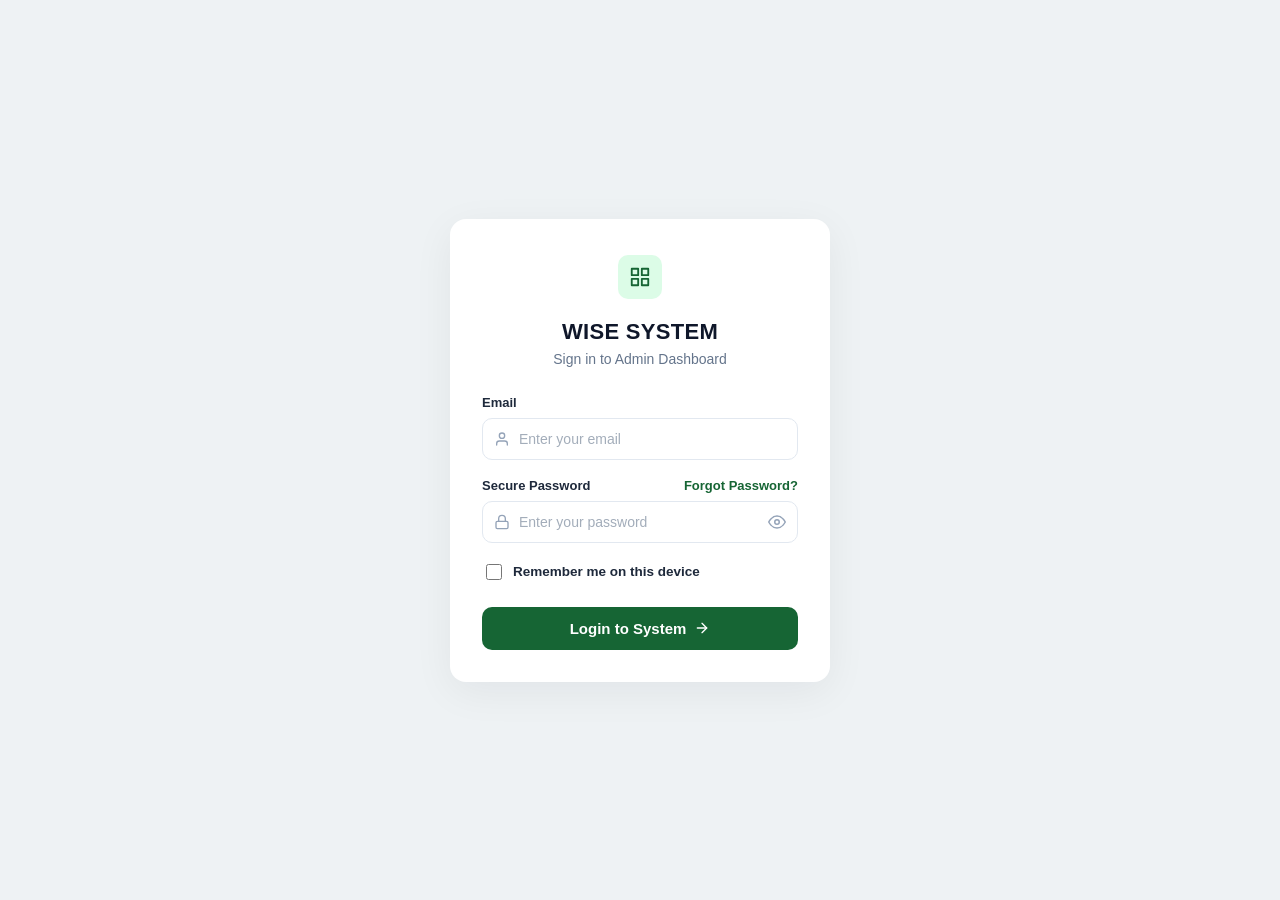
==== index.html @ 683d4e73 "improved" ====
<!DOCTYPE html>
<html lang="en">
<head>
<meta charset="UTF-8">
<title>WISE SYSTEM — Admin Login</title>
<link rel="stylesheet" href="assets/css/login.css">
</head>
<body>
 
<div class="card">
  <div class="icon">
    <svg viewBox="0 0 24 24" fill="none" stroke="#166534" stroke-width="2" stroke-linecap="round" stroke-linejoin="round">
      <rect x="3" y="3" width="7" height="7"></rect>
      <rect x="14" y="3" width="7" height="7"></rect>
      <rect x="3" y="14" width="7" height="7"></rect>
      <rect x="14" y="14" width="7" height="7"></rect>
    </svg>
  </div>
 
  <h1>WISE SYSTEM</h1>
  <p class="subtitle">Sign in to Admin Dashboard</p>
 
  <form id="login-form">
    <div class="field">
      <label for="admin-id">Email</label>
      <div class="input-wrap">
        <svg class="left-icon" viewBox="0 0 24 24" fill="none" stroke="currentColor" stroke-width="2" stroke-linecap="round" stroke-linejoin="round">
          <path d="M20 21v-2a4 4 0 0 0-4-4H8a4 4 0 0 0-4 4v2"></path>
          <circle cx="12" cy="7" r="4"></circle>
        </svg>
        <input id="admin-id" type="email" placeholder="Enter your email">
      </div>
    </div>
 
    <div class="field">
      <div class="field-row">
        <label for="password" style="margin-bottom:0;">Secure Password</label>
        <a href="#" class="forgot">Forgot Password?</a>
      </div>
      <div class="input-wrap">
        <svg class="left-icon" viewBox="0 0 24 24" fill="none" stroke="currentColor" stroke-width="2" stroke-linecap="round" stroke-linejoin="round">
          <rect x="3" y="11" width="18" height="11" rx="2"></rect>
          <path d="M7 11V7a5 5 0 0 1 10 0v4"></path>
        </svg>
        <input id="password" type="password" placeholder="Enter your password">
        <button type="button" class="toggle-eye" onclick="togglePassword()">
          <svg id="eye-icon" viewBox="0 0 24 24" fill="none" stroke="currentColor" stroke-width="2" stroke-linecap="round" stroke-linejoin="round">
            <path d="M1 12s4-8 11-8 11 8 11 8-4 8-11 8-11-8-11-8z"></path>
            <circle cx="12" cy="12" r="3"></circle>
          </svg>
        </button>
      </div>
    </div>
 
    <label class="remember">
      <input type="checkbox">
      Remember me on this device
    </label>
 
    <button type="submit" class="submit">
      Login to System
      <svg viewBox="0 0 24 24" fill="none" stroke="currentColor" stroke-width="2" stroke-linecap="round" stroke-linejoin="round">
        <line x1="5" y1="12" x2="19" y2="12"></line>
        <polyline points="12 5 19 12 12 19"></polyline>
      </svg>
    </button>
  </form>
</div>
 
<!-- Shared core modules -->
<script src="assets/js/core/config.js"></script>
<script src="assets/js/core/dom.js"></script>
<!-- Page entry point -->
<script src="assets/js/pages/login.js"></script>

</body>
</html>
---- assets/css/login.css ----
:root{
    --green-dark:#166534;
    --green-darker:#0f4c26;
    --text-main:#1e293b;
    --text-muted:#64748b;
    --border:#e2e8f0;
    --bg-page:#eef2f4;
  }
 
  *{box-sizing:border-box;}
 
  body{
    margin:0;
    min-height:100vh;
    display:flex;
    align-items:center;
    justify-content:center;
    background:var(--bg-page);
    font-family:-apple-system, BlinkMacSystemFont, "Segoe UI", Roboto, Helvetica, Arial, sans-serif;
  }
 
  .card{
    width:380px;
    background:#fff;
    border-radius:16px;
    padding:36px 32px 32px;
    box-shadow:0 10px 40px rgba(15,23,42,0.06);
  }
 
  .icon{
    width:44px;
    height:44px;
    margin:0 auto 20px;
    background:#dcfce7;
    border-radius:10px;
    display:flex;
    align-items:center;
    justify-content:center;
  }
 
  .icon svg{
    width:22px;
    height:22px;
  }
 
  h1{
    text-align:center;
    font-size:22px;
    font-weight:800;
    color:#0f172a;
    margin:0 0 6px;
    letter-spacing:0.3px;
  }
 
  .subtitle{
    text-align:center;
    color:var(--text-muted);
    font-size:14px;
    margin:0 0 28px;
  }
 
  label{
    display:block;
    font-size:13px;
    font-weight:600;
    color:var(--text-main);
    margin-bottom:8px;
  }
 
  .field{
    margin-bottom:18px;
  }
 
  .field-row{
    display:flex;
    align-items:center;
    justify-content:space-between;
    margin-bottom:8px;
  }
 
  .forgot{
    font-size:13px;
    color:var(--green-dark);
    text-decoration:none;
    font-weight:600;
  }
 
  .input-wrap{
    position:relative;
  }
 
  .input-wrap svg.left-icon{
    position:absolute;
    left:12px;
    top:50%;
    transform:translateY(-50%);
    width:16px;
    height:16px;
    color:#94a3b8;
  }
 
  .input-wrap input{
    width:100%;
    padding:12px 12px 12px 36px;
    border:1px solid var(--border);
    border-radius:10px;
    font-size:14px;
    color:var(--text-main);
    outline:none;
    transition:border-color .15s ease, box-shadow .15s ease;
  }
 
  .input-wrap input:focus{
    border-color:var(--green-dark);
    box-shadow:0 0 0 3px rgba(22,101,52,0.12);
  }
 
  .input-wrap input::placeholder{
    color:#a3adba;
  }
 
  .toggle-eye{
    position:absolute;
    right:12px;
    top:50%;
    transform:translateY(-50%);
    background:none;
    border:none;
    cursor:pointer;
    color:#94a3b8;
    display:flex;
    padding:0;
  }
 
  .toggle-eye svg{
    width:18px;
    height:18px;
  }
 
  .remember{
    display:flex;
    align-items:center;
    gap:8px;
    margin:6px 0 24px;
    font-size:13.5px;
    color:var(--text-main);
  }
 
  .remember input{
    width:16px;
    height:16px;
    accent-color:var(--green-dark);
  }
 
  button.submit{
    width:100%;
    padding:13px;
    background:var(--green-dark);
    color:#fff;
    border:none;
    border-radius:10px;
    font-size:15px;
    font-weight:700;
    cursor:pointer;
    display:flex;
    align-items:center;
    justify-content:center;
    gap:8px;
    transition:background .15s ease;
  }
 
  button.submit:hover{
    background:var(--green-darker);
  }
 
  button.submit svg{
    width:16px;
    height:16px;
  }
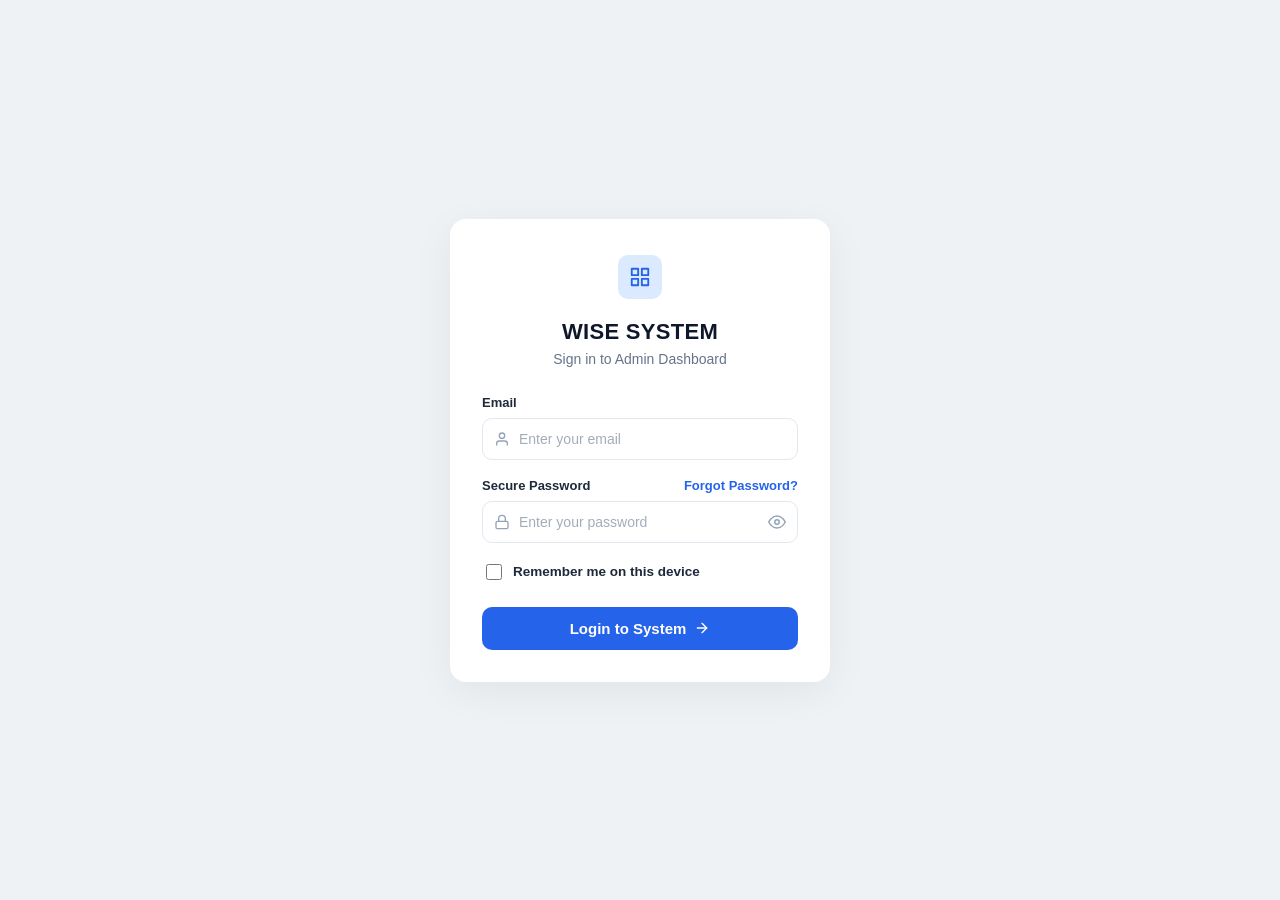
==== commit 9f21f761: "deployment test" ====
--- a/index.html
+++ b/index.html
@@ -10,7 +10,7 @@
  
 <div class="card">
   <div class="icon">
-    <svg viewBox="0 0 24 24" fill="none" stroke="#166534" stroke-width="2" stroke-linecap="round" stroke-linejoin="round">
+    <svg viewBox="0 0 24 24" fill="none" stroke="#2563eb" stroke-width="2" stroke-linecap="round" stroke-linejoin="round">
       <rect x="3" y="3" width="7" height="7"></rect>
       <rect x="14" y="3" width="7" height="7"></rect>
       <rect x="3" y="14" width="7" height="7"></rect>
--- a/assets/css/login.css
+++ b/assets/css/login.css
@@ -1,6 +1,6 @@
-:root{
-    --green-dark:#166534;
-    --green-darker:#0f4c26;
+  :root{
+    --blue:#2563eb;
+    --blue-dark:#1d4ed8;
     --text-main:#1e293b;
     --text-muted:#64748b;
     --border:#e2e8f0;
@@ -31,7 +31,7 @@
     width:44px;
     height:44px;
     margin:0 auto 20px;
-    background:#dcfce7;
+    background:#dbeafe;
     border-radius:10px;
     display:flex;
     align-items:center;
@@ -80,7 +80,7 @@
  
   .forgot{
     font-size:13px;
-    color:var(--green-dark);
+    color:var(--blue);
     text-decoration:none;
     font-weight:600;
   }
@@ -111,8 +111,8 @@
   }
  
   .input-wrap input:focus{
-    border-color:var(--green-dark);
-    box-shadow:0 0 0 3px rgba(22,101,52,0.12);
+    border-color:var(--blue);
+    box-shadow:0 0 0 3px rgba(37,99,235,0.12);
   }
  
   .input-wrap input::placeholder{
@@ -149,13 +149,13 @@
   .remember input{
     width:16px;
     height:16px;
-    accent-color:var(--green-dark);
+    accent-color:var(--blue);
   }
  
   button.submit{
     width:100%;
     padding:13px;
-    background:var(--green-dark);
+    background:var(--blue);
     color:#fff;
     border:none;
     border-radius:10px;
@@ -170,7 +170,7 @@
   }
  
   button.submit:hover{
-    background:var(--green-darker);
+    background:var(--blue-dark);
   }
  
   button.submit svg{
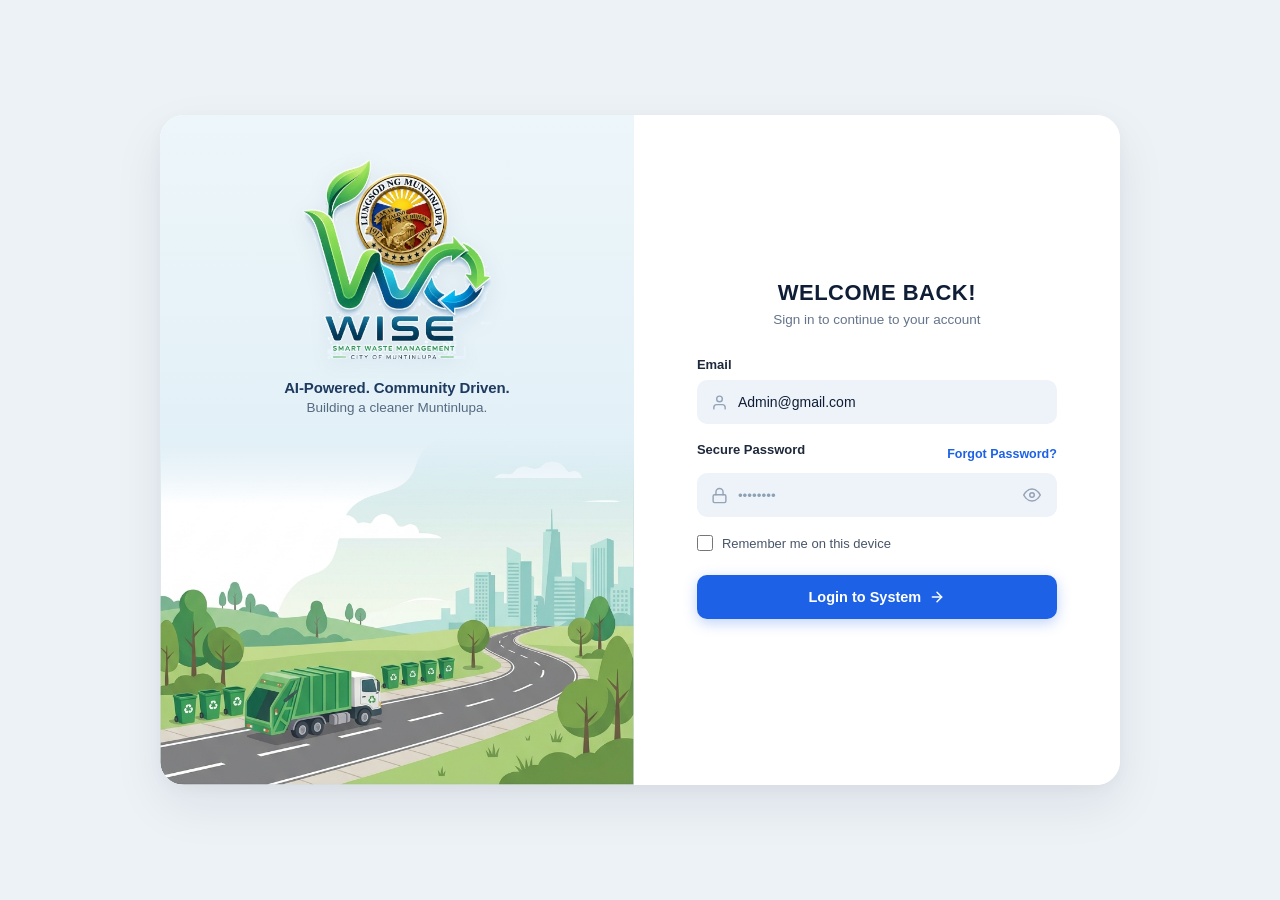
==== commit f414b59f: "added report" ====
--- a/index.html
+++ b/index.html
@@ -1,71 +1,84 @@
-
 <!DOCTYPE html>
 <html lang="en">
 <head>
 <meta charset="UTF-8">
+<meta name="viewport" content="width=device-width, initial-scale=1.0">
 <title>WISE SYSTEM — Admin Login</title>
 <link rel="stylesheet" href="assets/css/login.css">
 </head>
 <body>
  
-<div class="card">
-  <div class="icon">
-    <svg viewBox="0 0 24 24" fill="none" stroke="#2563eb" stroke-width="2" stroke-linecap="round" stroke-linejoin="round">
-      <rect x="3" y="3" width="7" height="7"></rect>
-      <rect x="14" y="3" width="7" height="7"></rect>
-      <rect x="3" y="14" width="7" height="7"></rect>
-      <rect x="14" y="14" width="7" height="7"></rect>
-    </svg>
-  </div>
- 
-  <h1>WISE SYSTEM</h1>
-  <p class="subtitle">Sign in to Admin Dashboard</p>
- 
-  <form id="login-form">
-    <div class="field">
-      <label for="admin-id">Email</label>
-      <div class="input-wrap">
-        <svg class="left-icon" viewBox="0 0 24 24" fill="none" stroke="currentColor" stroke-width="2" stroke-linecap="round" stroke-linejoin="round">
-          <path d="M20 21v-2a4 4 0 0 0-4-4H8a4 4 0 0 0-4 4v2"></path>
-          <circle cx="12" cy="7" r="4"></circle>
-        </svg>
-        <input id="admin-id" type="email" placeholder="Enter your email">
+<div class="login-card">
+  <!-- Left Panel - Branding & Illustration -->
+  <div class="left-panel">
+    <div class="branding-header">
+      <img src="assets/images/wise-logo-clean.png" alt="WISE Smart Waste Management Logo" class="wise-logo">
+      <div class="tagline-group">
+        <h2 class="tagline-title">AI-Powered. Community Driven.</h2>
+        <p class="tagline-sub">Building a cleaner Muntinlupa.</p>
       </div>
     </div>
- 
-    <div class="field">
-      <div class="field-row">
-        <label for="password" style="margin-bottom:0;">Secure Password</label>
-        <a href="#" class="forgot">Forgot Password?</a>
-      </div>
-      <div class="input-wrap">
-        <svg class="left-icon" viewBox="0 0 24 24" fill="none" stroke="currentColor" stroke-width="2" stroke-linecap="round" stroke-linejoin="round">
-          <rect x="3" y="11" width="18" height="11" rx="2"></rect>
-          <path d="M7 11V7a5 5 0 0 1 10 0v4"></path>
-        </svg>
-        <input id="password" type="password" placeholder="Enter your password">
-        <button type="button" class="toggle-eye" onclick="togglePassword()">
-          <svg id="eye-icon" viewBox="0 0 24 24" fill="none" stroke="currentColor" stroke-width="2" stroke-linecap="round" stroke-linejoin="round">
-            <path d="M1 12s4-8 11-8 11 8 11 8-4 8-11 8-11-8-11-8z"></path>
-            <circle cx="12" cy="12" r="3"></circle>
+    
+    <div class="illustration-container">
+      <img src="assets/images/login-bg-faded.png" alt="Muntinlupa Smart Waste Management" class="illustration-img">
+    </div>
+  </div>
+
+  <!-- Right Panel - Login Form -->
+  <div class="right-panel">
+    <div class="form-wrapper">
+    
+   
+      <h1 class="welcome-heading">WELCOME BACK!</h1>
+      <p class="welcome-sub">Sign in to continue to your account</p>
+   
+      <form id="login-form">
+        <div class="form-group">
+          <label for="admin-id" class="input-label">Email</label>
+          <div class="input-container">
+            <svg class="field-icon" viewBox="0 0 24 24" fill="none" stroke="currentColor" stroke-width="2" stroke-linecap="round" stroke-linejoin="round">
+              <path d="M20 21v-2a4 4 0 0 0-4-4H8a4 4 0 0 0-4 4v2"></path>
+              <circle cx="12" cy="7" r="4"></circle>
+            </svg>
+            <input id="admin-id" type="email" placeholder="Admin@gmail.com" value="Admin@gmail.com" required>
+          </div>
+        </div>
+   
+        <div class="form-group">
+          <div class="label-row">
+            <label for="password" class="input-label">Secure Password</label>
+            <a href="#" class="forgot-link">Forgot Password?</a>
+          </div>
+          <div class="input-container">
+            <svg class="field-icon" viewBox="0 0 24 24" fill="none" stroke="currentColor" stroke-width="2" stroke-linecap="round" stroke-linejoin="round">
+              <rect x="3" y="11" width="18" height="11" rx="2"></rect>
+              <path d="M7 11V7a5 5 0 0 1 10 0v4"></path>
+            </svg>
+            <input id="password" type="password" placeholder="••••••••" required>
+            <button type="button" class="eye-toggle-btn" onclick="togglePassword()" aria-label="Toggle password visibility">
+              <svg id="eye-icon" viewBox="0 0 24 24" fill="none" stroke="currentColor" stroke-width="2" stroke-linecap="round" stroke-linejoin="round">
+                <path d="M1 12s4-8 11-8 11 8 11 8-4 8-11 8-11-8-11-8z"></path>
+                <circle cx="12" cy="12" r="3"></circle>
+              </svg>
+            </button>
+          </div>
+        </div>
+   
+        <label class="remember-row">
+          <input type="checkbox" id="remember-me">
+          <span>Remember me on this device</span>
+        </label>
+   
+        <button type="submit" class="login-btn">
+          <span>Login to System</span>
+          <svg viewBox="0 0 24 24" fill="none" stroke="currentColor" stroke-width="2.2" stroke-linecap="round" stroke-linejoin="round" class="btn-arrow">
+            <line x1="5" y1="12" x2="19" y2="12"></line>
+            <polyline points="12 5 19 12 12 19"></polyline>
           </svg>
         </button>
-      </div>
+      </form>
     </div>
- 
-    <label class="remember">
-      <input type="checkbox">
-      Remember me on this device
-    </label>
- 
-    <button type="submit" class="submit">
-      Login to System
-      <svg viewBox="0 0 24 24" fill="none" stroke="currentColor" stroke-width="2" stroke-linecap="round" stroke-linejoin="round">
-        <line x1="5" y1="12" x2="19" y2="12"></line>
-        <polyline points="12 5 19 12 12 19"></polyline>
-      </svg>
-    </button>
-  </form>
+  </div>
 </div>
  
 <!-- Shared core modules -->
--- a/assets/css/login.css
+++ b/assets/css/login.css
@@ -1,179 +1,372 @@
-  :root{
-    --blue:#2563eb;
-    --blue-dark:#1d4ed8;
-    --text-main:#1e293b;
-    --text-muted:#64748b;
-    --border:#e2e8f0;
-    --bg-page:#eef2f4;
-  }
- 
-  *{box-sizing:border-box;}
- 
-  body{
-    margin:0;
-    min-height:100vh;
-    display:flex;
-    align-items:center;
-    justify-content:center;
-    background:var(--bg-page);
-    font-family:-apple-system, BlinkMacSystemFont, "Segoe UI", Roboto, Helvetica, Arial, sans-serif;
-  }
- 
-  .card{
-    width:380px;
-    background:#fff;
-    border-radius:16px;
-    padding:36px 32px 32px;
-    box-shadow:0 10px 40px rgba(15,23,42,0.06);
-  }
- 
-  .icon{
-    width:44px;
-    height:44px;
-    margin:0 auto 20px;
-    background:#dbeafe;
-    border-radius:10px;
-    display:flex;
-    align-items:center;
-    justify-content:center;
-  }
- 
-  .icon svg{
-    width:22px;
-    height:22px;
-  }
- 
-  h1{
-    text-align:center;
-    font-size:22px;
-    font-weight:800;
-    color:#0f172a;
-    margin:0 0 6px;
-    letter-spacing:0.3px;
-  }
- 
-  .subtitle{
-    text-align:center;
-    color:var(--text-muted);
-    font-size:14px;
-    margin:0 0 28px;
-  }
- 
-  label{
-    display:block;
-    font-size:13px;
-    font-weight:600;
-    color:var(--text-main);
-    margin-bottom:8px;
-  }
- 
-  .field{
-    margin-bottom:18px;
-  }
- 
-  .field-row{
-    display:flex;
-    align-items:center;
-    justify-content:space-between;
-    margin-bottom:8px;
-  }
- 
-  .forgot{
-    font-size:13px;
-    color:var(--blue);
-    text-decoration:none;
-    font-weight:600;
-  }
- 
-  .input-wrap{
-    position:relative;
-  }
- 
-  .input-wrap svg.left-icon{
-    position:absolute;
-    left:12px;
-    top:50%;
-    transform:translateY(-50%);
-    width:16px;
-    height:16px;
-    color:#94a3b8;
-  }
- 
-  .input-wrap input{
-    width:100%;
-    padding:12px 12px 12px 36px;
-    border:1px solid var(--border);
-    border-radius:10px;
-    font-size:14px;
-    color:var(--text-main);
-    outline:none;
-    transition:border-color .15s ease, box-shadow .15s ease;
-  }
- 
-  .input-wrap input:focus{
-    border-color:var(--blue);
-    box-shadow:0 0 0 3px rgba(37,99,235,0.12);
-  }
- 
-  .input-wrap input::placeholder{
-    color:#a3adba;
-  }
- 
-  .toggle-eye{
-    position:absolute;
-    right:12px;
-    top:50%;
-    transform:translateY(-50%);
-    background:none;
-    border:none;
-    cursor:pointer;
-    color:#94a3b8;
-    display:flex;
-    padding:0;
-  }
- 
-  .toggle-eye svg{
-    width:18px;
-    height:18px;
-  }
- 
-  .remember{
-    display:flex;
-    align-items:center;
-    gap:8px;
-    margin:6px 0 24px;
-    font-size:13.5px;
-    color:var(--text-main);
-  }
- 
-  .remember input{
-    width:16px;
-    height:16px;
-    accent-color:var(--blue);
-  }
- 
-  button.submit{
-    width:100%;
-    padding:13px;
-    background:var(--blue);
-    color:#fff;
-    border:none;
-    border-radius:10px;
-    font-size:15px;
-    font-weight:700;
-    cursor:pointer;
-    display:flex;
-    align-items:center;
-    justify-content:center;
-    gap:8px;
-    transition:background .15s ease;
-  }
- 
-  button.submit:hover{
-    background:var(--blue-dark);
-  }
- 
-  button.submit svg{
-    width:16px;
-    height:16px;
-  }+:root {
+  --primary-blue: #1d61e7;
+  --primary-blue-hover: #154ec2;
+  --text-dark: #0f1e36;
+  --text-muted: #64748b;
+  --text-label: #1e293b;
+  --input-bg: #eef3f9;
+  --input-border: #e2e8f0;
+  --panel-bg: linear-gradient(180deg, #edf6fa 0%, #e2f0f7 50%, #d4e8f2 100%);
+  --font-family: -apple-system, BlinkMacSystemFont, "Segoe UI", Roboto, "Helvetica Neue", Arial, sans-serif;
+}
+
+* {
+  box-sizing: border-box;
+  margin: 0;
+  padding: 0;
+}
+
+body {
+  min-height: 100vh;
+  display: flex;
+  align-items: center;
+  justify-content: center;
+  background-color: #edf2f7;
+  font-family: var(--font-family);
+  padding: 24px;
+  color: var(--text-dark);
+}
+
+/* ── Floating Main Card ── */
+.login-card {
+  display: flex;
+  width: 100%;
+  max-width: 960px;
+  min-height: 560px;
+  background: #ffffff;
+  border-radius: 24px;
+  overflow: hidden;
+  box-shadow: 0 20px 50px rgba(15, 23, 42, 0.08), 0 4px 16px rgba(15, 23, 42, 0.03);
+}
+
+/* ── Left Panel (Branding & Scene) ── */
+.left-panel {
+  flex: 1.05;
+  display: flex;
+  flex-direction: column;
+  justify-content: space-between;
+  align-items: center;
+  background: var(--panel-bg);
+  padding: 44px 32px 0;
+  position: relative;
+  overflow: hidden;
+}
+
+.branding-header {
+  display: flex;
+  flex-direction: column;
+  align-items: center;
+  text-align: center;
+  z-index: 2;
+  width: 100%;
+}
+
+.wise-logo {
+  width: 190px;
+  max-width: 85%;
+  height: auto;
+  margin-bottom: 20px;
+  filter: drop-shadow(0 4px 10px rgba(15, 23, 42, 0.06));
+}
+
+.tagline-group {
+  text-align: center;
+}
+
+.tagline-title {
+  font-size: 15px;
+  font-weight: 700;
+  color: #1e3a5f;
+  margin-bottom: 4px;
+  letter-spacing: -0.1px;
+}
+
+.tagline-sub {
+  font-size: 13.5px;
+  color: #556980;
+  font-weight: 400;
+}
+
+.illustration-container {
+  width: calc(100% + 64px);
+  margin: 20px -32px 0;
+  line-height: 0;
+  z-index: 1;
+  position: relative;
+  border-bottom-left-radius: 24px;
+  overflow: hidden;
+}
+
+.illustration-img {
+  width: 100%;
+  height: auto;
+  display: block;
+  object-fit: cover;
+  object-position: center bottom;
+  border-bottom-left-radius: 24px;
+}
+
+/* ── Right Panel (Form) ── */
+.right-panel {
+  flex: 1;
+  display: flex;
+  align-items: center;
+  justify-content: center;
+  padding: 48px 48px;
+  background: #ffffff;
+}
+
+.form-wrapper {
+  width: 100%;
+  max-width: 360px;
+}
+
+/* ── Top Icon Badge ── */
+.app-icon-badge {
+  width: 48px;
+  height: 48px;
+  margin: 0 auto 20px;
+  background: #e8f0fe;
+  border-radius: 12px;
+  display: flex;
+  align-items: center;
+  justify-content: center;
+}
+
+.grid-icon {
+  width: 22px;
+  height: 22px;
+  color: var(--primary-blue);
+}
+
+/* ── Form Headings ── */
+.welcome-heading {
+  text-align: center;
+  font-size: 22px;
+  font-weight: 800;
+  color: var(--text-dark);
+  letter-spacing: 0.5px;
+  margin-bottom: 6px;
+}
+
+.welcome-sub {
+  text-align: center;
+  color: var(--text-muted);
+  font-size: 13.5px;
+  margin-bottom: 30px;
+}
+
+/* ── Form Inputs ── */
+.form-group {
+  margin-bottom: 18px;
+}
+
+.input-label {
+  display: block;
+  font-size: 13px;
+  font-weight: 600;
+  color: var(--text-label);
+  margin-bottom: 8px;
+}
+
+.label-row {
+  display: flex;
+  align-items: center;
+  justify-content: space-between;
+  margin-bottom: 8px;
+}
+
+.forgot-link {
+  font-size: 12.5px;
+  color: var(--primary-blue);
+  font-weight: 600;
+  text-decoration: none;
+  transition: color 0.15s ease;
+}
+
+.forgot-link:hover {
+  text-decoration: underline;
+}
+
+.input-container {
+  position: relative;
+  display: flex;
+  align-items: center;
+}
+
+.field-icon {
+  position: absolute;
+  left: 14px;
+  width: 17px;
+  height: 17px;
+  color: #94a3b8;
+  pointer-events: none;
+}
+
+.input-container input {
+  width: 100%;
+  height: 44px;
+  background-color: var(--input-bg);
+  border: 1px solid transparent;
+  border-radius: 10px;
+  padding: 0 14px 0 40px;
+  font-size: 14px;
+  color: var(--text-dark);
+  font-family: inherit;
+  outline: none;
+  transition: all 0.2s ease;
+}
+
+.input-container input::placeholder {
+  color: #8da1b5;
+  font-size: 13.5px;
+}
+
+.input-container input:focus {
+  background-color: #ffffff;
+  border-color: var(--primary-blue);
+  box-shadow: 0 0 0 3px rgba(29, 97, 231, 0.14);
+}
+
+.eye-toggle-btn {
+  position: absolute;
+  right: 12px;
+  background: none;
+  border: none;
+  padding: 4px;
+  cursor: pointer;
+  color: #94a3b8;
+  display: flex;
+  align-items: center;
+  justify-content: center;
+  transition: color 0.15s ease;
+}
+
+.eye-toggle-btn:hover {
+  color: #64748b;
+}
+
+.eye-toggle-btn svg {
+  width: 18px;
+  height: 18px;
+}
+
+/* ── Remember Me ── */
+.remember-row {
+  display: flex;
+  align-items: center;
+  gap: 9px;
+  margin: 16px 0 24px;
+  cursor: pointer;
+  user-select: none;
+}
+
+.remember-row input[type="checkbox"] {
+  width: 16px;
+  height: 16px;
+  border-radius: 4px;
+  accent-color: var(--primary-blue);
+  cursor: pointer;
+}
+
+.remember-row span {
+  font-size: 13px;
+  color: #475569;
+}
+
+/* ── Login Button ── */
+.login-btn {
+  width: 100%;
+  height: 44px;
+  background-color: var(--primary-blue);
+  color: #ffffff;
+  border: none;
+  border-radius: 10px;
+  font-size: 14.5px;
+  font-weight: 700;
+  font-family: inherit;
+  display: flex;
+  align-items: center;
+  justify-content: center;
+  gap: 8px;
+  cursor: pointer;
+  box-shadow: 0 4px 14px rgba(29, 97, 231, 0.28);
+  transition: all 0.2s ease;
+}
+
+.login-btn:hover {
+  background-color: var(--primary-blue-hover);
+  box-shadow: 0 6px 18px rgba(29, 97, 231, 0.35);
+}
+
+.login-btn:active {
+  transform: translateY(1px);
+}
+
+.btn-arrow {
+  width: 16px;
+  height: 16px;
+  transition: transform 0.15s ease;
+}
+
+.login-btn:hover .btn-arrow {
+  transform: translateX(3px);
+}
+
+/* ── Error Box ── */
+.error-message {
+  background-color: #fee2e2;
+  color: #991b1b;
+  padding: 12px 16px;
+  border-radius: 10px;
+  margin-top: 16px;
+  font-size: 13.5px;
+  border: 1px solid #fecaca;
+  text-align: center;
+  animation: fadeIn 0.2s ease-in-out;
+}
+
+@keyframes fadeIn {
+  from { opacity: 0; transform: translateY(-4px); }
+  to { opacity: 1; transform: translateY(0); }
+}
+
+/* ── Responsive Viewports ── */
+@media (max-width: 820px) {
+  .login-card {
+    flex-direction: column;
+    max-width: 440px;
+    min-height: auto;
+  }
+
+  .left-panel {
+    padding: 36px 24px 0;
+  }
+
+  .wise-logo {
+    width: 150px;
+  }
+
+  .illustration-container {
+    width: calc(100% + 48px);
+    margin: 16px -24px 0;
+  }
+
+  .right-panel {
+    padding: 36px 28px;
+  }
+}
+
+@media (max-width: 480px) {
+  body {
+    padding: 16px;
+  }
+
+  .login-card {
+    border-radius: 18px;
+  }
+
+  .welcome-heading {
+    font-size: 20px;
+  }
+}
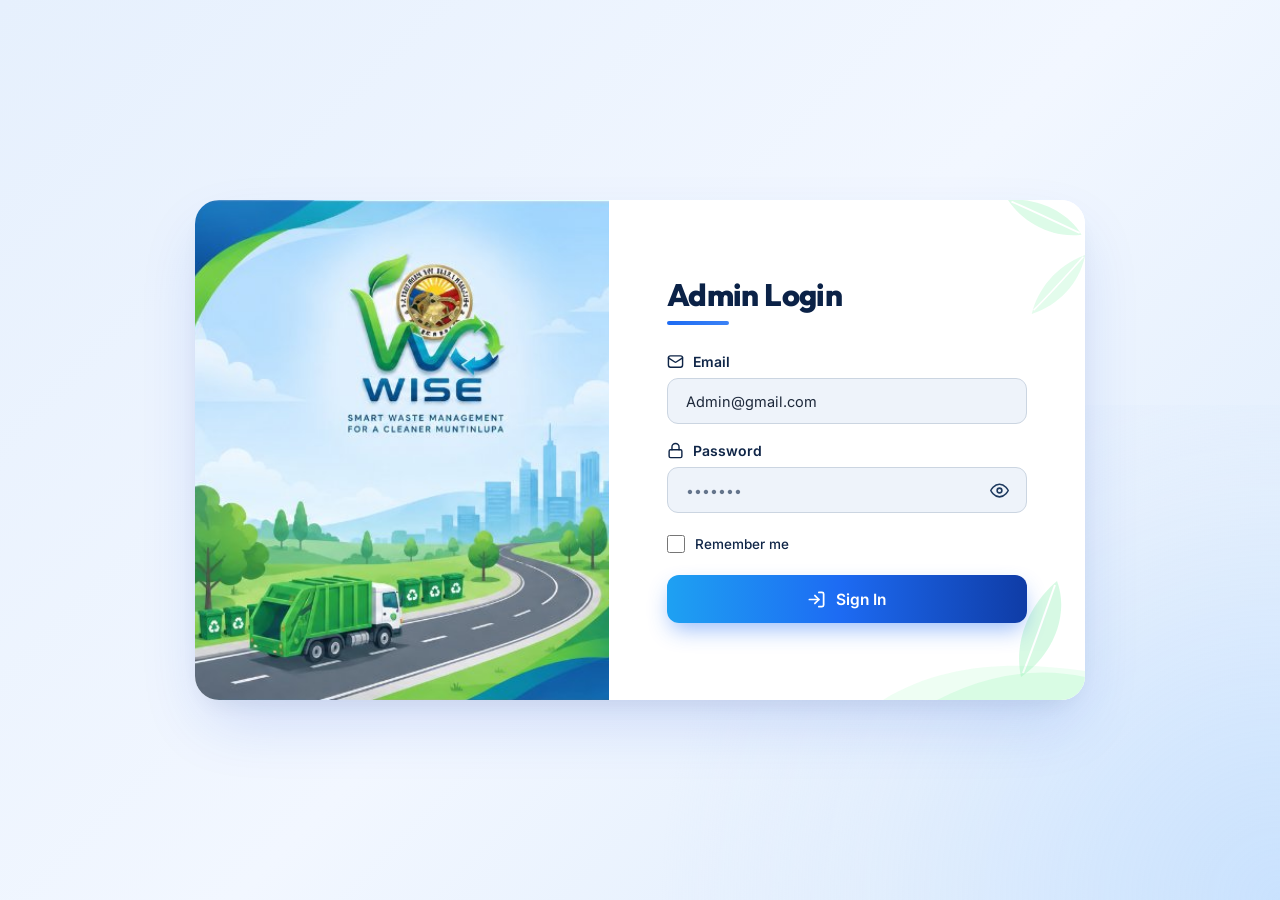
==== commit 682800d8: "for testing pilot" ====
--- a/index.html
+++ b/index.html
@@ -4,57 +4,52 @@
 <meta charset="UTF-8">
 <meta name="viewport" content="width=device-width, initial-scale=1.0">
 <title>WISE SYSTEM — Admin Login</title>
+<link rel="preconnect" href="https://fonts.googleapis.com">
+<link rel="preconnect" href="https://fonts.gstatic.com" crossorigin>
+<link href="https://fonts.googleapis.com/css2?family=Inter:wght@400;500;600;700&family=Outfit:wght@500;600;700;800&display=swap" rel="stylesheet">
 <link rel="stylesheet" href="assets/css/login.css">
+<link rel="icon" type="image/png" href="assets/images/logo wise.png">
 </head>
 <body>
- 
+
 <div class="login-card">
-  <!-- Left Panel - Branding & Illustration -->
+  <!-- Left Panel - Full-Bleed WISE Brand & Truck Scene -->
   <div class="left-panel">
-    <div class="branding-header">
-      <img src="assets/images/wise-logo-clean.png" alt="WISE Smart Waste Management Logo" class="wise-logo">
-      <div class="tagline-group">
-        <h2 class="tagline-title">AI-Powered. Community Driven.</h2>
-        <p class="tagline-sub">Building a cleaner Muntinlupa.</p>
-      </div>
-    </div>
-    
-    <div class="illustration-container">
-      <img src="assets/images/login-bg-faded.png" alt="Muntinlupa Smart Waste Management" class="illustration-img">
-    </div>
+    <img src="assets/images/login-hero-left.png" alt="WISE Smart Waste Management — For a Cleaner Muntinlupa" class="left-hero-img">
   </div>
 
-  <!-- Right Panel - Login Form -->
+  <!-- Right Panel - Clean Admin Login Form -->
   <div class="right-panel">
     <div class="form-wrapper">
-    
-   
-      <h1 class="welcome-heading">WELCOME BACK!</h1>
-      <p class="welcome-sub">Sign in to continue to your account</p>
-   
+      <div class="login-header">
+        <h1 class="welcome-heading">Admin Login</h1>
+        <span class="heading-underline"></span>
+      </div>
+
       <form id="login-form">
         <div class="form-group">
-          <label for="admin-id" class="input-label">Email</label>
+          <label for="admin-id" class="input-label">
+            <svg class="label-icon" viewBox="0 0 24 24" fill="none" stroke="currentColor" stroke-width="2" stroke-linecap="round" stroke-linejoin="round">
+              <rect x="2" y="4" width="20" height="16" rx="3"></rect>
+              <path d="m22 7-8.97 5.7a1.94 1.94 0 0 1-2.06 0L2 7"></path>
+            </svg>
+            <span>Email</span>
+          </label>
           <div class="input-container">
-            <svg class="field-icon" viewBox="0 0 24 24" fill="none" stroke="currentColor" stroke-width="2" stroke-linecap="round" stroke-linejoin="round">
-              <path d="M20 21v-2a4 4 0 0 0-4-4H8a4 4 0 0 0-4 4v2"></path>
-              <circle cx="12" cy="7" r="4"></circle>
-            </svg>
-            <input id="admin-id" type="email" placeholder="Admin@gmail.com" value="Admin@gmail.com" required>
+            <input id="admin-id" type="email" placeholder="Admin@gmail.com" value="Admin@gmail.com" required autocomplete="email">
           </div>
         </div>
-   
+
         <div class="form-group">
-          <div class="label-row">
-            <label for="password" class="input-label">Secure Password</label>
-            <a href="#" class="forgot-link">Forgot Password?</a>
-          </div>
-          <div class="input-container">
-            <svg class="field-icon" viewBox="0 0 24 24" fill="none" stroke="currentColor" stroke-width="2" stroke-linecap="round" stroke-linejoin="round">
+          <label for="password" class="input-label">
+            <svg class="label-icon" viewBox="0 0 24 24" fill="none" stroke="currentColor" stroke-width="2" stroke-linecap="round" stroke-linejoin="round">
               <rect x="3" y="11" width="18" height="11" rx="2"></rect>
               <path d="M7 11V7a5 5 0 0 1 10 0v4"></path>
             </svg>
-            <input id="password" type="password" placeholder="••••••••" required>
+            <span>Password</span>
+          </label>
+          <div class="input-container">
+            <input id="password" type="password" placeholder="•••••••" required autocomplete="current-password">
             <button type="button" class="eye-toggle-btn" onclick="togglePassword()" aria-label="Toggle password visibility">
               <svg id="eye-icon" viewBox="0 0 24 24" fill="none" stroke="currentColor" stroke-width="2" stroke-linecap="round" stroke-linejoin="round">
                 <path d="M1 12s4-8 11-8 11 8 11 8-4 8-11 8-11-8-11-8z"></path>
@@ -63,24 +58,25 @@
             </button>
           </div>
         </div>
-   
+
         <label class="remember-row">
           <input type="checkbox" id="remember-me">
-          <span>Remember me on this device</span>
+          <span>Remember me</span>
         </label>
-   
+
         <button type="submit" class="login-btn">
-          <span>Login to System</span>
-          <svg viewBox="0 0 24 24" fill="none" stroke="currentColor" stroke-width="2.2" stroke-linecap="round" stroke-linejoin="round" class="btn-arrow">
-            <line x1="5" y1="12" x2="19" y2="12"></line>
-            <polyline points="12 5 19 12 12 19"></polyline>
+          <svg viewBox="0 0 24 24" fill="none" stroke="currentColor" stroke-width="2.2" stroke-linecap="round" stroke-linejoin="round" class="btn-signin-icon">
+            <path d="M15 3h4a2 2 0 0 1 2 2v14a2 2 0 0 1-2 2h-4"></path>
+            <polyline points="10 17 15 12 10 7"></polyline>
+            <line x1="15" y1="12" x2="3" y2="12"></line>
           </svg>
+          <span>Sign In</span>
         </button>
       </form>
     </div>
   </div>
 </div>
- 
+
 <!-- Shared core modules -->
 <script src="assets/js/core/config.js"></script>
 <script src="assets/js/core/dom.js"></script>
@@ -88,4 +84,4 @@
 <script src="assets/js/pages/login.js"></script>
 
 </body>
-</html>+</html>
--- a/assets/css/login.css
+++ b/assets/css/login.css
@@ -1,13 +1,13 @@
 :root {
-  --primary-blue: #1d61e7;
-  --primary-blue-hover: #154ec2;
-  --text-dark: #0f1e36;
-  --text-muted: #64748b;
-  --text-label: #1e293b;
-  --input-bg: #eef3f9;
-  --input-border: #e2e8f0;
-  --panel-bg: linear-gradient(180deg, #edf6fa 0%, #e2f0f7 50%, #d4e8f2 100%);
-  --font-family: -apple-system, BlinkMacSystemFont, "Segoe UI", Roboto, "Helvetica Neue", Arial, sans-serif;
+  --primary-blue: #1D6BF3;
+  --primary-blue-hover: #1557D0;
+  --text-dark: #0B2247;
+  --text-muted: #64748B;
+  --text-label: #0F2547;
+  --input-bg: #EEF3FA;
+  --input-border: #CBD5E1;
+  --font-sans: 'Inter', -apple-system, BlinkMacSystemFont, "Segoe UI", Roboto, sans-serif;
+  --font-display: 'Outfit', 'Inter', sans-serif;
 }
 
 * {
@@ -21,139 +21,139 @@
   display: flex;
   align-items: center;
   justify-content: center;
-  background-color: #edf2f7;
-  font-family: var(--font-family);
-  padding: 24px;
+  background: linear-gradient(135deg, #E6F0FD 0%, #F2F7FF 52%, #DCEBFC 100%);
+  font-family: var(--font-sans);
+  padding: 28px;
   color: var(--text-dark);
+  position: relative;
+  overflow-x: hidden;
+  -webkit-font-smoothing: antialiased;
+}
+
+/* Soft diagonal sky-blue wave in bottom-right of viewport */
+body::after {
+  content: '';
+  position: fixed;
+  right: 0;
+  bottom: 0;
+  width: 55vw;
+  height: 55vh;
+  background: radial-gradient(circle at 100% 100%, rgba(186, 218, 255, 0.55) 0%, rgba(219, 234, 254, 0.25) 48%, transparent 72%);
+  pointer-events: none;
+  z-index: 0;
 }
 
 /* ── Floating Main Card ── */
+@keyframes loginCardRise {
+  from { opacity: 0; transform: translateY(14px) scale(0.985); }
+  to   { opacity: 1; transform: translateY(0) scale(1); }
+}
+
 .login-card {
-  display: flex;
-  width: 100%;
-  max-width: 960px;
-  min-height: 560px;
-  background: #ffffff;
+  position: relative;
+  z-index: 1;
+  display: flex;
+  width: 100%;
+  max-width: 890px;
+  min-height: 500px;
+  background: #FFFFFF;
   border-radius: 24px;
   overflow: hidden;
-  box-shadow: 0 20px 50px rgba(15, 23, 42, 0.08), 0 4px 16px rgba(15, 23, 42, 0.03);
-}
-
-/* ── Left Panel (Branding & Scene) ── */
+  box-shadow:
+    0 28px 65px -12px rgba(29, 78, 216, 0.18),
+    0 10px 28px -8px rgba(15, 23, 42, 0.08);
+  animation: loginCardRise 0.5s cubic-bezier(0.16, 1, 0.3, 1) both;
+}
+
+/* ── Left Panel (Full-Bleed Brand & Scene) ── */
 .left-panel {
-  flex: 1.05;
-  display: flex;
-  flex-direction: column;
-  justify-content: space-between;
-  align-items: center;
-  background: var(--panel-bg);
-  padding: 44px 32px 0;
+  flex: 0 0 46.5%;
   position: relative;
   overflow: hidden;
-}
-
-.branding-header {
-  display: flex;
-  flex-direction: column;
-  align-items: center;
-  text-align: center;
-  z-index: 2;
-  width: 100%;
-}
-
-.wise-logo {
-  width: 190px;
-  max-width: 85%;
-  height: auto;
-  margin-bottom: 20px;
-  filter: drop-shadow(0 4px 10px rgba(15, 23, 42, 0.06));
-}
-
-.tagline-group {
-  text-align: center;
-}
-
-.tagline-title {
-  font-size: 15px;
-  font-weight: 700;
-  color: #1e3a5f;
-  margin-bottom: 4px;
-  letter-spacing: -0.1px;
-}
-
-.tagline-sub {
-  font-size: 13.5px;
-  color: #556980;
-  font-weight: 400;
-}
-
-.illustration-container {
-  width: calc(100% + 64px);
-  margin: 20px -32px 0;
-  line-height: 0;
-  z-index: 1;
-  position: relative;
-  border-bottom-left-radius: 24px;
-  overflow: hidden;
-}
-
-.illustration-img {
-  width: 100%;
-  height: auto;
+  background: #D8ECFF;
+  display: flex;
+}
+
+.left-hero-img {
+  width: 100%;
+  height: 100%;
+  object-fit: cover;
+  object-position: center center;
   display: block;
-  object-fit: cover;
-  object-position: center bottom;
-  border-bottom-left-radius: 24px;
-}
-
-/* ── Right Panel (Form) ── */
+  user-select: none;
+  -webkit-user-drag: none;
+}
+
+/* ── Right Panel (Form & Decorative Leaf Watermarks) ── */
 .right-panel {
   flex: 1;
+  position: relative;
+  overflow: hidden;
   display: flex;
   align-items: center;
   justify-content: center;
-  padding: 48px 48px;
-  background: #ffffff;
+  padding: 46px 52px;
+  background: #FFFFFF;
+}
+
+/* Top-right pale green botanical leaves */
+.right-panel::before {
+  content: '';
+  position: absolute;
+  top: -4px;
+  right: -4px;
+  width: 120px;
+  height: 130px;
+  background-image: url("data:image/svg+xml,%3Csvg xmlns='http://www.w3.org/2000/svg' viewBox='0 0 130 140'%3E%3Cg fill='%2386efac' opacity='0.28'%3E%3Cpath d='M122,42 C88,46 58,28 42,4 C74,2 106,16 122,42 Z'/%3E%3Cpath d='M46,6 C74,18 98,30 120,40' stroke='%23ffffff' stroke-width='2' fill='none'/%3E%3Cpath d='M126,64 C94,76 74,102 68,128 C98,118 120,94 126,64 Z' opacity='0.82'/%3E%3Cpath d='M70,124 C90,104 108,84 124,66' stroke='%23ffffff' stroke-width='1.8' fill='none'/%3E%3C/g%3E%3C/svg%3E");
+  background-size: contain;
+  background-repeat: no-repeat;
+  background-position: top right;
+  pointer-events: none;
+  z-index: 0;
+}
+
+/* Bottom-right pale green botanical leaves & soft corner wave */
+.right-panel::after {
+  content: '';
+  position: absolute;
+  bottom: 0;
+  right: 0;
+  width: 220px;
+  height: 165px;
+  background-image: url("data:image/svg+xml,%3Csvg xmlns='http://www.w3.org/2000/svg' viewBox='0 0 220 165' preserveAspectRatio='none'%3E%3Cpath d='M18,165 C78,128 148,126 220,136 L220,165 Z' fill='%23dcfce7' opacity='0.48'/%3E%3Cpath d='M72,165 C124,138 174,132 220,142 L220,165 Z' fill='%23bbf7d0' opacity='0.42'/%3E%3Cg fill='%2386efac' opacity='0.32'%3E%3Cpath d='M156,142 C148,104 166,68 192,46 C204,78 190,118 156,142 Z'/%3E%3Cpath d='M158,138 C170,108 180,78 190,50' stroke='%23ffffff' stroke-width='2' fill='none'/%3E%3C/g%3E%3C/svg%3E");
+  background-size: 100% 100%;
+  background-repeat: no-repeat;
+  pointer-events: none;
+  z-index: 0;
 }
 
 .form-wrapper {
+  position: relative;
+  z-index: 1;
   width: 100%;
   max-width: 360px;
 }
 
-/* ── Top Icon Badge ── */
-.app-icon-badge {
-  width: 48px;
-  height: 48px;
-  margin: 0 auto 20px;
-  background: #e8f0fe;
-  border-radius: 12px;
-  display: flex;
-  align-items: center;
-  justify-content: center;
-}
-
-.grid-icon {
-  width: 22px;
-  height: 22px;
-  color: var(--primary-blue);
-}
-
-/* ── Form Headings ── */
+.login-header {
+  margin-bottom: 28px;
+}
+
 .welcome-heading {
-  text-align: center;
-  font-size: 22px;
+  font-family: var(--font-display);
+  font-size: 31px;
   font-weight: 800;
   color: var(--text-dark);
-  letter-spacing: 0.5px;
-  margin-bottom: 6px;
-}
-
-.welcome-sub {
-  text-align: center;
-  color: var(--text-muted);
-  font-size: 13.5px;
-  margin-bottom: 30px;
+  letter-spacing: -0.02em;
+  line-height: 1.15;
+}
+
+.heading-underline {
+  display: block;
+  width: 62px;
+  height: 4px;
+  border-radius: 99px;
+  background: linear-gradient(90deg, #1D6BF3 0%, #3B82F6 100%);
+  margin-top: 9px;
 }
 
 /* ── Form Inputs ── */
@@ -162,70 +162,62 @@
 }
 
 .input-label {
-  display: block;
-  font-size: 13px;
+  display: inline-flex;
+  align-items: center;
+  gap: 9px;
+  font-size: 14px;
   font-weight: 600;
   color: var(--text-label);
   margin-bottom: 8px;
-}
-
-.label-row {
-  display: flex;
-  align-items: center;
-  justify-content: space-between;
-  margin-bottom: 8px;
-}
-
-.forgot-link {
-  font-size: 12.5px;
-  color: var(--primary-blue);
-  font-weight: 600;
-  text-decoration: none;
-  transition: color 0.15s ease;
-}
-
-.forgot-link:hover {
-  text-decoration: underline;
-}
-
-.input-container {
-  position: relative;
-  display: flex;
-  align-items: center;
-}
-
-.field-icon {
-  position: absolute;
-  left: 14px;
+  cursor: pointer;
+}
+
+.label-icon {
   width: 17px;
   height: 17px;
-  color: #94a3b8;
-  pointer-events: none;
+  color: var(--text-label);
+  flex-shrink: 0;
+}
+
+.input-container {
+  position: relative;
+  display: flex;
+  align-items: center;
 }
 
 .input-container input {
   width: 100%;
-  height: 44px;
+  height: 46px;
   background-color: var(--input-bg);
-  border: 1px solid transparent;
-  border-radius: 10px;
-  padding: 0 14px 0 40px;
-  font-size: 14px;
-  color: var(--text-dark);
+  border: 1.5px solid var(--input-border);
+  border-radius: 11px;
+  padding: 0 18px;
+  font-size: 14.5px;
+  color: #1E293B;
   font-family: inherit;
   outline: none;
   transition: all 0.2s ease;
 }
 
+.input-container input#password {
+  padding-right: 46px;
+  letter-spacing: 0.08em;
+}
+
 .input-container input::placeholder {
-  color: #8da1b5;
-  font-size: 13.5px;
+  color: #64748B;
+  font-size: 14px;
+  letter-spacing: normal;
+}
+
+.input-container input:hover {
+  border-color: #94A3B8;
 }
 
 .input-container input:focus {
-  background-color: #ffffff;
+  background-color: #FFFFFF;
   border-color: var(--primary-blue);
-  box-shadow: 0 0 0 3px rgba(29, 97, 231, 0.14);
+  box-shadow: 0 0 0 3.5px rgba(29, 107, 243, 0.14);
 }
 
 .eye-toggle-btn {
@@ -233,123 +225,126 @@
   right: 12px;
   background: none;
   border: none;
-  padding: 4px;
-  cursor: pointer;
-  color: #94a3b8;
+  padding: 6px;
+  border-radius: 6px;
+  cursor: pointer;
+  color: #1E3A5F;
   display: flex;
   align-items: center;
   justify-content: center;
-  transition: color 0.15s ease;
+  transition: color 0.15s ease, background 0.15s ease;
 }
 
 .eye-toggle-btn:hover {
-  color: #64748b;
+  color: var(--primary-blue);
+  background: rgba(29, 107, 243, 0.08);
 }
 
 .eye-toggle-btn svg {
+  width: 19px;
+  height: 19px;
+}
+
+/* ── Remember Me ── */
+.remember-row {
+  display: inline-flex;
+  align-items: center;
+  gap: 10px;
+  margin: 4px 0 22px;
+  cursor: pointer;
+  user-select: none;
+}
+
+.remember-row input[type="checkbox"] {
   width: 18px;
   height: 18px;
-}
-
-/* ── Remember Me ── */
-.remember-row {
-  display: flex;
-  align-items: center;
-  gap: 9px;
-  margin: 16px 0 24px;
-  cursor: pointer;
-  user-select: none;
-}
-
-.remember-row input[type="checkbox"] {
-  width: 16px;
-  height: 16px;
-  border-radius: 4px;
+  border-radius: 5px;
+  border: 1.5px solid #94A3B8;
   accent-color: var(--primary-blue);
   cursor: pointer;
 }
 
 .remember-row span {
-  font-size: 13px;
-  color: #475569;
+  font-size: 13.5px;
+  color: var(--text-label);
+  font-weight: 500;
 }
 
 /* ── Login Button ── */
 .login-btn {
   width: 100%;
-  height: 44px;
-  background-color: var(--primary-blue);
-  color: #ffffff;
+  height: 48px;
+  background: linear-gradient(90deg, #1EA1F2 0%, #1D6BF3 48%, #0F3CA6 100%);
+  color: #FFFFFF;
   border: none;
-  border-radius: 10px;
-  font-size: 14.5px;
-  font-weight: 700;
+  border-radius: 12px;
+  font-size: 15.5px;
+  font-weight: 600;
   font-family: inherit;
   display: flex;
   align-items: center;
   justify-content: center;
-  gap: 8px;
-  cursor: pointer;
-  box-shadow: 0 4px 14px rgba(29, 97, 231, 0.28);
+  gap: 10px;
+  cursor: pointer;
+  box-shadow: 0 10px 22px -4px rgba(29, 107, 243, 0.45);
   transition: all 0.2s ease;
 }
 
-.login-btn:hover {
-  background-color: var(--primary-blue-hover);
-  box-shadow: 0 6px 18px rgba(29, 97, 231, 0.35);
-}
-
-.login-btn:active {
-  transform: translateY(1px);
-}
-
-.btn-arrow {
-  width: 16px;
-  height: 16px;
-  transition: transform 0.15s ease;
-}
-
-.login-btn:hover .btn-arrow {
-  transform: translateX(3px);
-}
-
-/* ── Error Box ── */
+.login-btn:hover:not(:disabled) {
+  background: linear-gradient(90deg, #1A91DA 0%, #1557D0 48%, #0B2E82 100%);
+  box-shadow: 0 12px 26px -4px rgba(29, 107, 243, 0.55);
+  transform: translateY(-1px);
+}
+
+.login-btn:active:not(:disabled) {
+  transform: translateY(0);
+}
+
+.login-btn:disabled {
+  opacity: 0.7;
+  cursor: not-allowed;
+}
+
+.btn-signin-icon {
+  width: 19px;
+  height: 19px;
+  flex-shrink: 0;
+  transition: transform 0.18s ease;
+}
+
+.login-btn:hover:not(:disabled) .btn-signin-icon {
+  transform: translateX(2px);
+}
+
+/* ── Error Alert ── */
 .error-message {
-  background-color: #fee2e2;
-  color: #991b1b;
-  padding: 12px 16px;
+  background: #FEF2F2;
+  border: 1px solid #FECACA;
+  color: #DC2626;
+  padding: 11px 14px;
   border-radius: 10px;
   margin-top: 16px;
-  font-size: 13.5px;
-  border: 1px solid #fecaca;
+  font-size: 13px;
+  font-weight: 500;
   text-align: center;
-  animation: fadeIn 0.2s ease-in-out;
-}
-
-@keyframes fadeIn {
+  animation: fadeInError 0.2s ease-out;
+}
+
+@keyframes fadeInError {
   from { opacity: 0; transform: translateY(-4px); }
-  to { opacity: 1; transform: translateY(0); }
-}
-
-/* ── Responsive Viewports ── */
+  to   { opacity: 1; transform: translateY(0); }
+}
+
+/* ── Responsive ── */
 @media (max-width: 820px) {
   .login-card {
     flex-direction: column;
     max-width: 440px;
-    min-height: auto;
   }
 
   .left-panel {
-    padding: 36px 24px 0;
-  }
-
-  .wise-logo {
-    width: 150px;
-  }
-
-  .illustration-container {
-    width: calc(100% + 48px);
-    margin: 16px -24px 0;
+    flex: none;
+    height: 280px;
   }
 
   .right-panel {
@@ -359,14 +354,18 @@
 
 @media (max-width: 480px) {
   body {
-    padding: 16px;
-  }
-
-  .login-card {
-    border-radius: 18px;
+    padding: 14px;
+  }
+
+  .left-panel {
+    height: 230px;
+  }
+
+  .right-panel {
+    padding: 28px 22px;
   }
 
   .welcome-heading {
-    font-size: 20px;
-  }
-}+    font-size: 26px;
+  }
+}
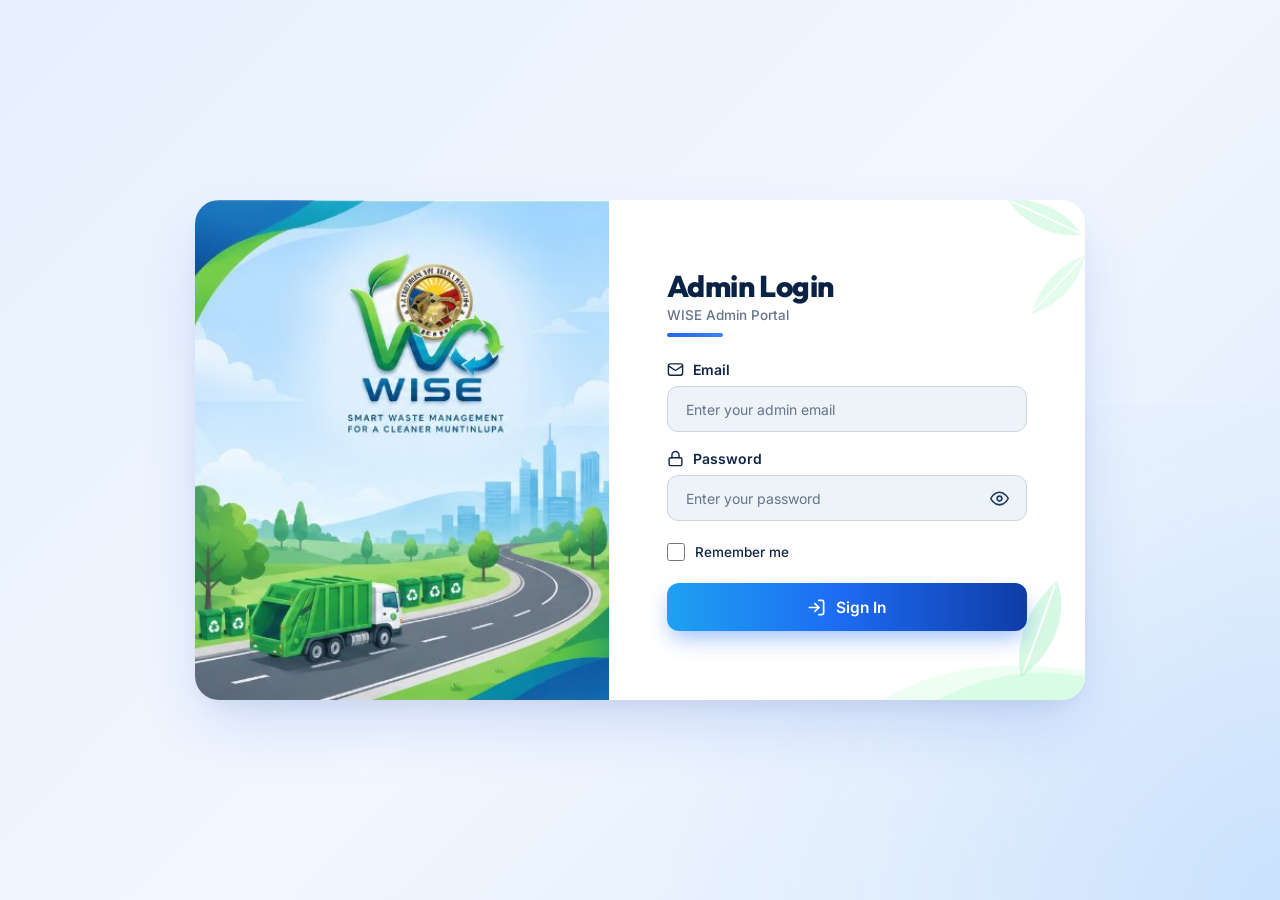
==== commit c1089969: "fixibg ui" ====
--- a/index.html
+++ b/index.html
@@ -6,7 +6,7 @@
 <title>WISE SYSTEM — Admin Login</title>
 <link rel="preconnect" href="https://fonts.googleapis.com">
 <link rel="preconnect" href="https://fonts.gstatic.com" crossorigin>
-<link href="https://fonts.googleapis.com/css2?family=Inter:wght@400;500;600;700&family=Outfit:wght@500;600;700;800&display=swap" rel="stylesheet">
+<link href="https://fonts.googleapis.com/css2?family=Inter:wght@400;500;600;700;800&family=Outfit:wght@500;600;700;800&display=swap" rel="stylesheet">
 <link rel="stylesheet" href="assets/css/login.css">
 <link rel="icon" type="image/png" href="assets/images/logo wise.png">
 </head>
@@ -21,8 +21,13 @@
   <!-- Right Panel - Clean Admin Login Form -->
   <div class="right-panel">
     <div class="form-wrapper">
+      <div class="mobile-brand-badge">
+        <img src="assets/images/logo wise.png" alt="WISE Logo">
+        <span>WISE SYSTEM</span>
+      </div>
       <div class="login-header">
         <h1 class="welcome-heading">Admin Login</h1>
+        <p class="login-subtitle">WISE Admin Portal</p>
         <span class="heading-underline"></span>
       </div>
 
@@ -36,7 +41,7 @@
             <span>Email</span>
           </label>
           <div class="input-container">
-            <input id="admin-id" type="email" placeholder="Admin@gmail.com" value="Admin@gmail.com" required autocomplete="email">
+            <input id="admin-id" type="email" placeholder="Enter your admin email" required autocomplete="email">
           </div>
         </div>
 
@@ -49,8 +54,8 @@
             <span>Password</span>
           </label>
           <div class="input-container">
-            <input id="password" type="password" placeholder="•••••••" required autocomplete="current-password">
-            <button type="button" class="eye-toggle-btn" onclick="togglePassword()" aria-label="Toggle password visibility">
+            <input id="password" type="password" placeholder="Enter your password" required autocomplete="current-password">
+            <button type="button" id="toggle-password-btn" class="eye-toggle-btn" onclick="togglePassword()" aria-label="Show password" aria-pressed="false">
               <svg id="eye-icon" viewBox="0 0 24 24" fill="none" stroke="currentColor" stroke-width="2" stroke-linecap="round" stroke-linejoin="round">
                 <path d="M1 12s4-8 11-8 11 8 11 8-4 8-11 8-11-8-11-8z"></path>
                 <circle cx="12" cy="12" r="3"></circle>
--- a/assets/css/login.css
+++ b/assets/css/login.css
@@ -1,6 +1,6 @@
 :root {
-  --primary-blue: #1D6BF3;
-  --primary-blue-hover: #1557D0;
+  --primary-blue: #2563EB;
+  --primary-blue-hover: #1D4ED8;
   --text-dark: #0B2247;
   --text-muted: #64748B;
   --text-label: #0F2547;
@@ -18,12 +18,13 @@
 
 body {
   min-height: 100vh;
+  min-height: 100dvh;
   display: flex;
   align-items: center;
   justify-content: center;
   background: linear-gradient(135deg, #E6F0FD 0%, #F2F7FF 52%, #DCEBFC 100%);
   font-family: var(--font-sans);
-  padding: 28px;
+  padding: max(20px, env(safe-area-inset-top)) max(20px, env(safe-area-inset-right)) max(20px, env(safe-area-inset-bottom)) max(20px, env(safe-area-inset-left));
   color: var(--text-dark);
   position: relative;
   overflow-x: hidden;
@@ -134,26 +135,55 @@
   max-width: 360px;
 }
 
+.mobile-brand-badge {
+  display: none;
+  align-items: center;
+  gap: 8px;
+  margin-bottom: 12px;
+}
+
+.mobile-brand-badge img {
+  width: 28px;
+  height: 28px;
+  object-fit: contain;
+  border-radius: 6px;
+}
+
+.mobile-brand-badge span {
+  font-family: var(--font-display);
+  font-size: 13px;
+  font-weight: 800;
+  letter-spacing: 0.6px;
+  color: var(--primary-blue);
+}
+
 .login-header {
-  margin-bottom: 28px;
+  margin-bottom: 24px;
 }
 
 .welcome-heading {
   font-family: var(--font-display);
-  font-size: 31px;
+  font-size: 30px;
   font-weight: 800;
   color: var(--text-dark);
   letter-spacing: -0.02em;
   line-height: 1.15;
 }
 
+.login-subtitle {
+  margin-top: 4px;
+  font-size: 13.5px;
+  font-weight: 500;
+  color: var(--text-muted);
+}
+
 .heading-underline {
   display: block;
-  width: 62px;
+  width: 56px;
   height: 4px;
   border-radius: 99px;
-  background: linear-gradient(90deg, #1D6BF3 0%, #3B82F6 100%);
-  margin-top: 9px;
+  background: linear-gradient(90deg, var(--primary-blue) 0%, #3B82F6 100%);
+  margin-top: 10px;
 }
 
 /* ── Form Inputs ── */
@@ -201,6 +231,9 @@
 
 .input-container input#password {
   padding-right: 46px;
+}
+
+.input-container input#password[type="password"] {
   letter-spacing: 0.08em;
 }
 
@@ -237,7 +270,28 @@
 
 .eye-toggle-btn:hover {
   color: var(--primary-blue);
-  background: rgba(29, 107, 243, 0.08);
+  background: rgba(37, 99, 235, 0.08);
+}
+
+.eye-toggle-btn:focus-visible,
+.remember-row input[type="checkbox"]:focus-visible,
+.login-btn:focus-visible {
+  outline: 2px solid var(--primary-blue);
+  outline-offset: 2px;
+}
+
+.login-spinner {
+  width: 17px;
+  height: 17px;
+  border: 2.5px solid rgba(255, 255, 255, 0.35);
+  border-top-color: #FFFFFF;
+  border-radius: 50%;
+  animation: loginSpin 0.7s linear infinite;
+  flex-shrink: 0;
+}
+
+@keyframes loginSpin {
+  to { transform: rotate(360deg); }
 }
 
 .eye-toggle-btn svg {
@@ -340,32 +394,113 @@
   .login-card {
     flex-direction: column;
     max-width: 440px;
+    border-radius: 20px;
   }
 
   .left-panel {
     flex: none;
-    height: 280px;
+    height: 220px;
+  }
+
+  .left-hero-img {
+    object-position: center 22%;
+  }
+
+  .mobile-brand-badge {
+    display: inline-flex;
   }
 
   .right-panel {
-    padding: 36px 28px;
+    padding: 30px 26px;
   }
 }
 
 @media (max-width: 480px) {
   body {
-    padding: 14px;
+    padding: max(12px, env(safe-area-inset-top)) max(12px, env(safe-area-inset-right)) max(12px, env(safe-area-inset-bottom)) max(12px, env(safe-area-inset-left));
+  }
+
+  .login-card {
+    max-width: 100%;
+    border-radius: 18px;
   }
 
   .left-panel {
-    height: 230px;
+    height: 190px;
   }
 
   .right-panel {
-    padding: 28px 22px;
+    padding: 24px 18px 28px;
+  }
+
+  .login-header {
+    margin-bottom: 22px;
   }
 
   .welcome-heading {
-    font-size: 26px;
-  }
-}
+    font-size: 25px;
+  }
+
+  .input-container input {
+    height: 48px;
+    font-size: 16px; /* Prevents auto-zoom in iOS Safari */
+  }
+
+  .login-btn {
+    height: 48px;
+    font-size: 16px;
+  }
+}
+
+@media (max-width: 360px) {
+  .left-panel {
+    height: 160px;
+  }
+
+  .right-panel {
+    padding: 20px 14px 24px;
+  }
+
+  .welcome-heading {
+    font-size: 22px;
+  }
+}
+
+/* Landscape mobile optimization */
+@media (max-height: 540px) and (orientation: landscape) {
+  body {
+    align-items: flex-start;
+    padding: 12px;
+  }
+
+  .login-card {
+    flex-direction: row;
+    max-width: 640px;
+    min-height: auto;
+  }
+
+  .left-panel {
+    flex: 0 0 40%;
+    height: auto;
+  }
+
+  .right-panel {
+    padding: 20px 24px;
+  }
+
+  .welcome-heading {
+    font-size: 22px;
+  }
+
+  .login-header {
+    margin-bottom: 16px;
+  }
+
+  .form-group {
+    margin-bottom: 12px;
+  }
+
+  .remember-row {
+    margin: 2px 0 16px;
+  }
+}
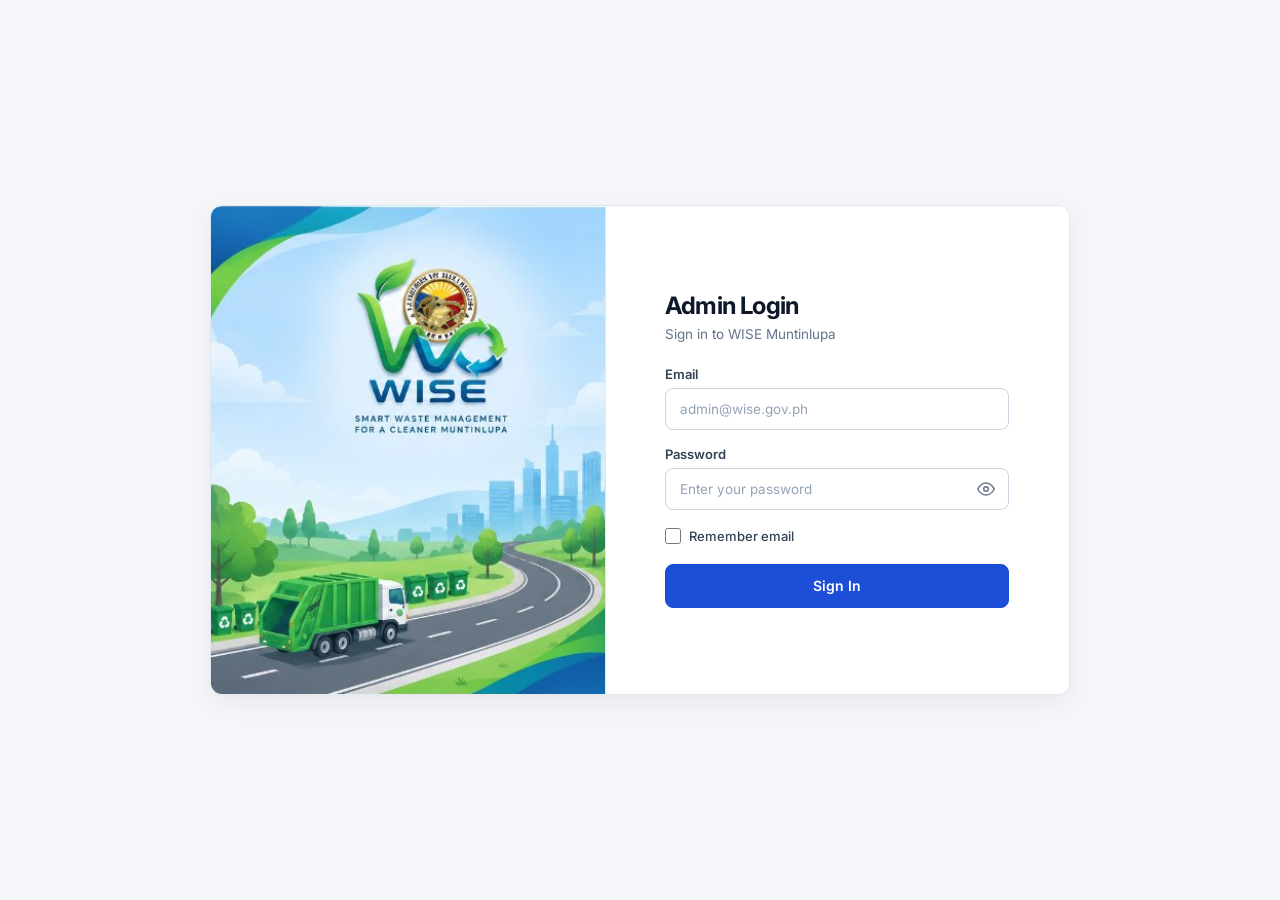
==== commit d1453b44: "sdafadsf" ====
--- a/index.html
+++ b/index.html
@@ -27,32 +27,19 @@
       </div>
       <div class="login-header">
         <h1 class="welcome-heading">Admin Login</h1>
-        <p class="login-subtitle">WISE Admin Portal</p>
-        <span class="heading-underline"></span>
+        <p class="login-subtitle">Sign in to WISE Muntinlupa</p>
       </div>
 
       <form id="login-form">
         <div class="form-group">
-          <label for="admin-id" class="input-label">
-            <svg class="label-icon" viewBox="0 0 24 24" fill="none" stroke="currentColor" stroke-width="2" stroke-linecap="round" stroke-linejoin="round">
-              <rect x="2" y="4" width="20" height="16" rx="3"></rect>
-              <path d="m22 7-8.97 5.7a1.94 1.94 0 0 1-2.06 0L2 7"></path>
-            </svg>
-            <span>Email</span>
-          </label>
+          <label for="admin-id" class="input-label">Email</label>
           <div class="input-container">
-            <input id="admin-id" type="email" placeholder="Enter your admin email" required autocomplete="email">
+            <input id="admin-id" type="email" placeholder="admin@wise.gov.ph" required autocomplete="email">
           </div>
         </div>
 
         <div class="form-group">
-          <label for="password" class="input-label">
-            <svg class="label-icon" viewBox="0 0 24 24" fill="none" stroke="currentColor" stroke-width="2" stroke-linecap="round" stroke-linejoin="round">
-              <rect x="3" y="11" width="18" height="11" rx="2"></rect>
-              <path d="M7 11V7a5 5 0 0 1 10 0v4"></path>
-            </svg>
-            <span>Password</span>
-          </label>
+          <label for="password" class="input-label">Password</label>
           <div class="input-container">
             <input id="password" type="password" placeholder="Enter your password" required autocomplete="current-password">
             <button type="button" id="toggle-password-btn" class="eye-toggle-btn" onclick="togglePassword()" aria-label="Show password" aria-pressed="false">
@@ -66,15 +53,10 @@
 
         <label class="remember-row">
           <input type="checkbox" id="remember-me">
-          <span>Remember me</span>
+          <span>Remember email</span>
         </label>
 
         <button type="submit" class="login-btn">
-          <svg viewBox="0 0 24 24" fill="none" stroke="currentColor" stroke-width="2.2" stroke-linecap="round" stroke-linejoin="round" class="btn-signin-icon">
-            <path d="M15 3h4a2 2 0 0 1 2 2v14a2 2 0 0 1-2 2h-4"></path>
-            <polyline points="10 17 15 12 10 7"></polyline>
-            <line x1="15" y1="12" x2="3" y2="12"></line>
-          </svg>
           <span>Sign In</span>
         </button>
       </form>
--- a/assets/css/login.css
+++ b/assets/css/login.css
@@ -1,13 +1,13 @@
 :root {
-  --primary-blue: #2563EB;
-  --primary-blue-hover: #1D4ED8;
-  --text-dark: #0B2247;
+  --primary-blue: #1D4ED8;
+  --primary-blue-hover: #1E40AF;
+  --text-dark: #0F172A;
   --text-muted: #64748B;
-  --text-label: #0F2547;
-  --input-bg: #EEF3FA;
+  --text-label: #334155;
+  --input-bg: #FFFFFF;
   --input-border: #CBD5E1;
+  --canvas: #F4F6F9;
   --font-sans: 'Inter', -apple-system, BlinkMacSystemFont, "Segoe UI", Roboto, sans-serif;
-  --font-display: 'Outfit', 'Inter', sans-serif;
 }
 
 * {
@@ -22,56 +22,34 @@
   display: flex;
   align-items: center;
   justify-content: center;
-  background: linear-gradient(135deg, #E6F0FD 0%, #F2F7FF 52%, #DCEBFC 100%);
+  background: var(--canvas);
   font-family: var(--font-sans);
   padding: max(20px, env(safe-area-inset-top)) max(20px, env(safe-area-inset-right)) max(20px, env(safe-area-inset-bottom)) max(20px, env(safe-area-inset-left));
   color: var(--text-dark);
-  position: relative;
   overflow-x: hidden;
   -webkit-font-smoothing: antialiased;
 }
 
-/* Soft diagonal sky-blue wave in bottom-right of viewport */
-body::after {
-  content: '';
-  position: fixed;
-  right: 0;
-  bottom: 0;
-  width: 55vw;
-  height: 55vh;
-  background: radial-gradient(circle at 100% 100%, rgba(186, 218, 255, 0.55) 0%, rgba(219, 234, 254, 0.25) 48%, transparent 72%);
-  pointer-events: none;
-  z-index: 0;
-}
-
-/* ── Floating Main Card ── */
-@keyframes loginCardRise {
-  from { opacity: 0; transform: translateY(14px) scale(0.985); }
-  to   { opacity: 1; transform: translateY(0) scale(1); }
-}
-
+/* ── Main Split Container ── */
 .login-card {
-  position: relative;
-  z-index: 1;
-  display: flex;
-  width: 100%;
-  max-width: 890px;
-  min-height: 500px;
+  display: flex;
+  width: 100%;
+  max-width: 860px;
+  min-height: 490px;
   background: #FFFFFF;
-  border-radius: 24px;
+  border: 1px solid #E2E8F0;
+  border-radius: 12px;
   overflow: hidden;
-  box-shadow:
-    0 28px 65px -12px rgba(29, 78, 216, 0.18),
-    0 10px 28px -8px rgba(15, 23, 42, 0.08);
-  animation: loginCardRise 0.5s cubic-bezier(0.16, 1, 0.3, 1) both;
-}
-
-/* ── Left Panel (Full-Bleed Brand & Scene) ── */
+  box-shadow: 0 8px 24px rgba(15, 23, 42, 0.06);
+}
+
+/* ── Left Panel (Brand Visual) ── */
 .left-panel {
-  flex: 0 0 46.5%;
+  flex: 0 0 46%;
   position: relative;
   overflow: hidden;
-  background: #D8ECFF;
+  background: #EFF6FF;
+  border-right: 1px solid #E2E8F0;
   display: flex;
 }
 
@@ -85,76 +63,40 @@
   -webkit-user-drag: none;
 }
 
-/* ── Right Panel (Form & Decorative Leaf Watermarks) ── */
+/* ── Right Panel (Clean Form) ── */
 .right-panel {
   flex: 1;
-  position: relative;
-  overflow: hidden;
   display: flex;
   align-items: center;
   justify-content: center;
-  padding: 46px 52px;
+  padding: 44px 48px;
   background: #FFFFFF;
 }
 
-/* Top-right pale green botanical leaves */
-.right-panel::before {
-  content: '';
-  position: absolute;
-  top: -4px;
-  right: -4px;
-  width: 120px;
-  height: 130px;
-  background-image: url("data:image/svg+xml,%3Csvg xmlns='http://www.w3.org/2000/svg' viewBox='0 0 130 140'%3E%3Cg fill='%2386efac' opacity='0.28'%3E%3Cpath d='M122,42 C88,46 58,28 42,4 C74,2 106,16 122,42 Z'/%3E%3Cpath d='M46,6 C74,18 98,30 120,40' stroke='%23ffffff' stroke-width='2' fill='none'/%3E%3Cpath d='M126,64 C94,76 74,102 68,128 C98,118 120,94 126,64 Z' opacity='0.82'/%3E%3Cpath d='M70,124 C90,104 108,84 124,66' stroke='%23ffffff' stroke-width='1.8' fill='none'/%3E%3C/g%3E%3C/svg%3E");
-  background-size: contain;
-  background-repeat: no-repeat;
-  background-position: top right;
-  pointer-events: none;
-  z-index: 0;
-}
-
-/* Bottom-right pale green botanical leaves & soft corner wave */
-.right-panel::after {
-  content: '';
-  position: absolute;
-  bottom: 0;
-  right: 0;
-  width: 220px;
-  height: 165px;
-  background-image: url("data:image/svg+xml,%3Csvg xmlns='http://www.w3.org/2000/svg' viewBox='0 0 220 165' preserveAspectRatio='none'%3E%3Cpath d='M18,165 C78,128 148,126 220,136 L220,165 Z' fill='%23dcfce7' opacity='0.48'/%3E%3Cpath d='M72,165 C124,138 174,132 220,142 L220,165 Z' fill='%23bbf7d0' opacity='0.42'/%3E%3Cg fill='%2386efac' opacity='0.32'%3E%3Cpath d='M156,142 C148,104 166,68 192,46 C204,78 190,118 156,142 Z'/%3E%3Cpath d='M158,138 C170,108 180,78 190,50' stroke='%23ffffff' stroke-width='2' fill='none'/%3E%3C/g%3E%3C/svg%3E");
-  background-size: 100% 100%;
-  background-repeat: no-repeat;
-  pointer-events: none;
-  z-index: 0;
-}
-
 .form-wrapper {
-  position: relative;
-  z-index: 1;
-  width: 100%;
-  max-width: 360px;
+  width: 100%;
+  max-width: 344px;
 }
 
 .mobile-brand-badge {
   display: none;
   align-items: center;
   gap: 8px;
-  margin-bottom: 12px;
+  margin-bottom: 14px;
 }
 
 .mobile-brand-badge img {
-  width: 28px;
-  height: 28px;
+  width: 26px;
+  height: 26px;
   object-fit: contain;
   border-radius: 6px;
 }
 
 .mobile-brand-badge span {
-  font-family: var(--font-display);
   font-size: 13px;
-  font-weight: 800;
-  letter-spacing: 0.6px;
-  color: var(--primary-blue);
+  font-weight: 700;
+  letter-spacing: 0.02em;
+  color: var(--text-dark);
 }
 
 .login-header {
@@ -162,51 +104,32 @@
 }
 
 .welcome-heading {
-  font-family: var(--font-display);
-  font-size: 30px;
-  font-weight: 800;
-  color: var(--text-dark);
-  letter-spacing: -0.02em;
-  line-height: 1.15;
+  font-size: 24px;
+  font-weight: 700;
+  color: var(--text-dark);
+  letter-spacing: -0.025em;
+  line-height: 1.2;
 }
 
 .login-subtitle {
-  margin-top: 4px;
+  margin-top: 5px;
   font-size: 13.5px;
-  font-weight: 500;
+  font-weight: 400;
   color: var(--text-muted);
-}
-
-.heading-underline {
-  display: block;
-  width: 56px;
-  height: 4px;
-  border-radius: 99px;
-  background: linear-gradient(90deg, var(--primary-blue) 0%, #3B82F6 100%);
-  margin-top: 10px;
 }
 
 /* ── Form Inputs ── */
 .form-group {
-  margin-bottom: 18px;
+  margin-bottom: 16px;
 }
 
 .input-label {
-  display: inline-flex;
-  align-items: center;
-  gap: 9px;
-  font-size: 14px;
+  display: block;
+  font-size: 13px;
   font-weight: 600;
   color: var(--text-label);
-  margin-bottom: 8px;
-  cursor: pointer;
-}
-
-.label-icon {
-  width: 17px;
-  height: 17px;
-  color: var(--text-label);
-  flex-shrink: 0;
+  margin-bottom: 6px;
+  cursor: pointer;
 }
 
 .input-container {
@@ -217,30 +140,25 @@
 
 .input-container input {
   width: 100%;
-  height: 46px;
+  height: 42px;
   background-color: var(--input-bg);
-  border: 1.5px solid var(--input-border);
-  border-radius: 11px;
-  padding: 0 18px;
-  font-size: 14.5px;
-  color: #1E293B;
+  border: 1px solid var(--input-border);
+  border-radius: 8px;
+  padding: 0 14px;
+  font-size: 14px;
+  color: var(--text-dark);
   font-family: inherit;
   outline: none;
-  transition: all 0.2s ease;
+  transition: border-color 0.15s ease, box-shadow 0.15s ease;
 }
 
 .input-container input#password {
-  padding-right: 46px;
-}
-
-.input-container input#password[type="password"] {
-  letter-spacing: 0.08em;
+  padding-right: 42px;
 }
 
 .input-container input::placeholder {
-  color: #64748B;
-  font-size: 14px;
-  letter-spacing: normal;
+  color: #94A3B8;
+  font-size: 13.5px;
 }
 
 .input-container input:hover {
@@ -248,29 +166,28 @@
 }
 
 .input-container input:focus {
-  background-color: #FFFFFF;
   border-color: var(--primary-blue);
-  box-shadow: 0 0 0 3.5px rgba(29, 107, 243, 0.14);
+  box-shadow: 0 0 0 3px rgba(29, 78, 216, 0.12);
 }
 
 .eye-toggle-btn {
   position: absolute;
-  right: 12px;
+  right: 8px;
   background: none;
   border: none;
   padding: 6px;
   border-radius: 6px;
   cursor: pointer;
-  color: #1E3A5F;
+  color: var(--text-muted);
   display: flex;
   align-items: center;
   justify-content: center;
-  transition: color 0.15s ease, background 0.15s ease;
+  transition: color 0.15s ease, background-color 0.15s ease;
 }
 
 .eye-toggle-btn:hover {
-  color: var(--primary-blue);
-  background: rgba(37, 99, 235, 0.08);
+  color: var(--text-dark);
+  background: #F1F5F9;
 }
 
 .eye-toggle-btn:focus-visible,
@@ -280,10 +197,15 @@
   outline-offset: 2px;
 }
 
+.eye-toggle-btn svg {
+  width: 18px;
+  height: 18px;
+}
+
 .login-spinner {
-  width: 17px;
-  height: 17px;
-  border: 2.5px solid rgba(255, 255, 255, 0.35);
+  width: 16px;
+  height: 16px;
+  border: 2px solid rgba(255, 255, 255, 0.35);
   border-top-color: #FFFFFF;
   border-radius: 50%;
   animation: loginSpin 0.7s linear infinite;
@@ -294,112 +216,84 @@
   to { transform: rotate(360deg); }
 }
 
-.eye-toggle-btn svg {
-  width: 19px;
-  height: 19px;
-}
-
 /* ── Remember Me ── */
 .remember-row {
   display: inline-flex;
   align-items: center;
-  gap: 10px;
-  margin: 4px 0 22px;
+  gap: 8px;
+  margin: 2px 0 20px;
   cursor: pointer;
   user-select: none;
 }
 
 .remember-row input[type="checkbox"] {
-  width: 18px;
-  height: 18px;
-  border-radius: 5px;
-  border: 1.5px solid #94A3B8;
+  width: 16px;
+  height: 16px;
+  border-radius: 4px;
   accent-color: var(--primary-blue);
   cursor: pointer;
 }
 
 .remember-row span {
-  font-size: 13.5px;
+  font-size: 13px;
   color: var(--text-label);
   font-weight: 500;
 }
 
-/* ── Login Button ── */
+/* ── Primary Submit Button ── */
 .login-btn {
   width: 100%;
-  height: 48px;
-  background: linear-gradient(90deg, #1EA1F2 0%, #1D6BF3 48%, #0F3CA6 100%);
+  height: 44px;
+  background: var(--primary-blue);
   color: #FFFFFF;
-  border: none;
-  border-radius: 12px;
-  font-size: 15.5px;
+  border: 1px solid var(--primary-blue);
+  border-radius: 8px;
+  font-size: 14px;
   font-weight: 600;
   font-family: inherit;
   display: flex;
   align-items: center;
   justify-content: center;
-  gap: 10px;
-  cursor: pointer;
-  box-shadow: 0 10px 22px -4px rgba(29, 107, 243, 0.45);
-  transition: all 0.2s ease;
+  gap: 8px;
+  cursor: pointer;
+  transition: background-color 0.15s ease, border-color 0.15s ease;
 }
 
 .login-btn:hover:not(:disabled) {
-  background: linear-gradient(90deg, #1A91DA 0%, #1557D0 48%, #0B2E82 100%);
-  box-shadow: 0 12px 26px -4px rgba(29, 107, 243, 0.55);
-  transform: translateY(-1px);
-}
-
-.login-btn:active:not(:disabled) {
-  transform: translateY(0);
+  background: var(--primary-blue-hover);
+  border-color: var(--primary-blue-hover);
 }
 
 .login-btn:disabled {
-  opacity: 0.7;
+  opacity: 0.65;
   cursor: not-allowed;
-}
-
-.btn-signin-icon {
-  width: 19px;
-  height: 19px;
-  flex-shrink: 0;
-  transition: transform 0.18s ease;
-}
-
-.login-btn:hover:not(:disabled) .btn-signin-icon {
-  transform: translateX(2px);
 }
 
 /* ── Error Alert ── */
 .error-message {
   background: #FEF2F2;
   border: 1px solid #FECACA;
-  color: #DC2626;
-  padding: 11px 14px;
-  border-radius: 10px;
-  margin-top: 16px;
+  color: #B91C1C;
+  padding: 10px 12px;
+  border-radius: 8px;
+  margin-top: 14px;
   font-size: 13px;
   font-weight: 500;
   text-align: center;
-  animation: fadeInError 0.2s ease-out;
-}
-
-@keyframes fadeInError {
-  from { opacity: 0; transform: translateY(-4px); }
-  to   { opacity: 1; transform: translateY(0); }
 }
 
 /* ── Responsive ── */
 @media (max-width: 820px) {
   .login-card {
     flex-direction: column;
-    max-width: 440px;
-    border-radius: 20px;
+    max-width: 420px;
   }
 
   .left-panel {
     flex: none;
-    height: 220px;
+    height: 200px;
+    border-right: none;
+    border-bottom: 1px solid #E2E8F0;
   }
 
   .left-hero-img {
@@ -411,7 +305,7 @@
   }
 
   .right-panel {
-    padding: 30px 26px;
+    padding: 28px 24px;
   }
 }
 
@@ -422,51 +316,41 @@
 
   .login-card {
     max-width: 100%;
-    border-radius: 18px;
   }
 
   .left-panel {
-    height: 190px;
+    height: 175px;
   }
 
   .right-panel {
-    padding: 24px 18px 28px;
-  }
-
-  .login-header {
-    margin-bottom: 22px;
+    padding: 24px 18px 26px;
   }
 
   .welcome-heading {
-    font-size: 25px;
+    font-size: 22px;
   }
 
   .input-container input {
-    height: 48px;
-    font-size: 16px; /* Prevents auto-zoom in iOS Safari */
+    height: 44px;
+    font-size: 16px;
   }
 
   .login-btn {
-    height: 48px;
-    font-size: 16px;
+    height: 44px;
+    font-size: 15px;
   }
 }
 
 @media (max-width: 360px) {
   .left-panel {
-    height: 160px;
+    height: 150px;
   }
 
   .right-panel {
-    padding: 20px 14px 24px;
-  }
-
-  .welcome-heading {
-    font-size: 22px;
-  }
-}
-
-/* Landscape mobile optimization */
+    padding: 20px 14px 22px;
+  }
+}
+
 @media (max-height: 540px) and (orientation: landscape) {
   body {
     align-items: flex-start;
@@ -482,6 +366,8 @@
   .left-panel {
     flex: 0 0 40%;
     height: auto;
+    border-right: 1px solid #E2E8F0;
+    border-bottom: none;
   }
 
   .right-panel {
@@ -489,11 +375,11 @@
   }
 
   .welcome-heading {
-    font-size: 22px;
+    font-size: 20px;
   }
 
   .login-header {
-    margin-bottom: 16px;
+    margin-bottom: 14px;
   }
 
   .form-group {
@@ -501,6 +387,6 @@
   }
 
   .remember-row {
-    margin: 2px 0 16px;
-  }
-}
+    margin: 2px 0 14px;
+  }
+}
